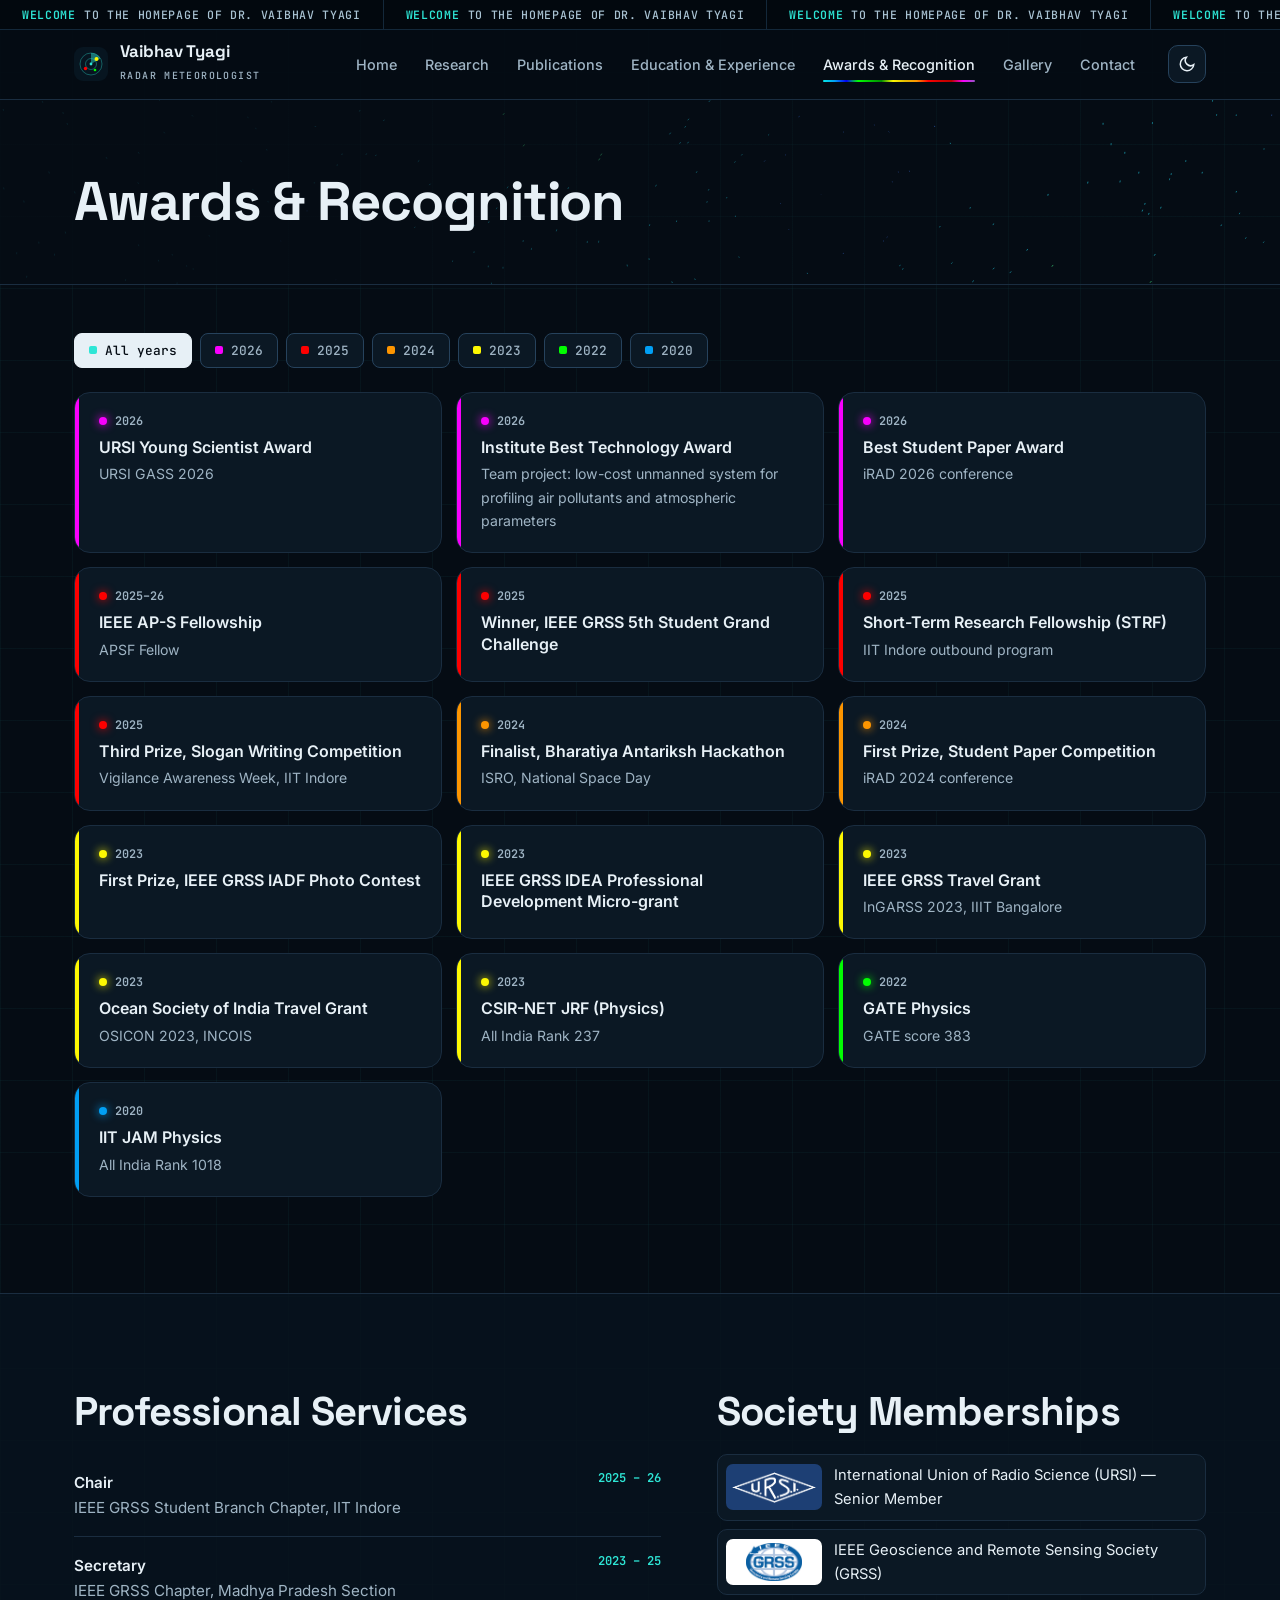
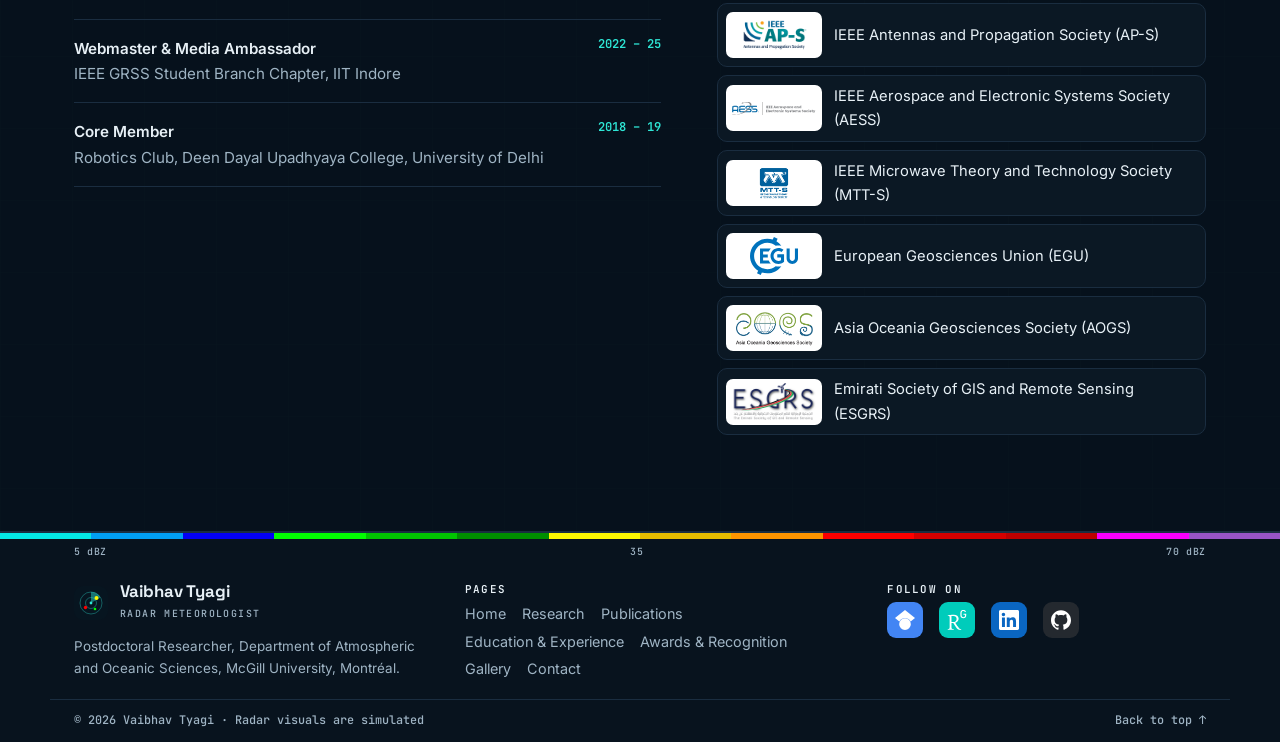
==== awards.html @ c3a723e5 "Add files via upload" ====
<!doctype html>
<html lang="en" data-theme="dark">
<head>
  <meta charset="utf-8">
  <meta name="viewport" content="width=device-width, initial-scale=1">
  <title>Awards &amp; Recognition — Dr. Vaibhav Tyagi</title>
  <meta name="description" content="Awards, fellowships, leadership roles and professional memberships of Vaibhav Tyagi.">
  <link rel="icon" href="data:image/svg+xml,<svg xmlns='http://www.w3.org/2000/svg' viewBox='0 0 34 34'><rect width='34' height='34' rx='9' fill='%23071520'/><circle cx='17' cy='17' r='11' fill='none' stroke='%232ee6d6' stroke-opacity='.5'/><path d='M17 17 L17 6 A11 11 0 0 1 26.5 11.5 Z' fill='%232ee6d6' fill-opacity='.6'/><circle cx='22.5' cy='12' r='2' fill='%23fdf802'/><circle cx='11.5' cy='21.5' r='1.7' fill='%23fd0000'/></svg>">
  <link rel="preconnect" href="https://fonts.googleapis.com">
  <link rel="preconnect" href="https://fonts.gstatic.com" crossorigin>
  <link href="https://fonts.googleapis.com/css2?family=Inter:wght@400;500;600&family=JetBrains+Mono:wght@500;600&family=Space+Grotesk:wght@500;600;700&display=swap" rel="stylesheet">
  <link rel="stylesheet" href="styles.css">
  <script>try { document.documentElement.dataset.theme = localStorage.getItem('vt-theme') || 'dark'; } catch (e) {}</script>
</head>
<body data-page="awards">
  <header id="site-header"></header>

  <main>
    <section class="page-hero">
      <canvas class="flow-bg" data-flow data-flow-sparse aria-hidden="true"></canvas>
      <div class="container">
        <h1>Awards &amp; Recognition</h1>      </div>
    </section>

    <section class="section section--tight">
      <div class="container">
        <div class="chips" id="awardFilters" role="group" aria-label="Filter awards by year" style="margin-bottom:24px"></div>
        <div class="awards" id="awardList"></div>
      </div>
    </section>

    <section class="section section--panel">
      <div class="container service">
        <div class="reveal">
          <h2>Professional Services</h2>
          <ul class="plain" id="serviceList"></ul>
        </div>
        <div class="reveal">
          <h2>Society Memberships</h2>
          <div class="members" id="memberships"></div>
        </div>
      </div>
    </section>
  </main>

  <footer id="site-footer" class="footer"></footer>
  <div class="toast" id="toast" role="status" aria-live="polite"></div>
  <script src="data.js"></script>
  <script src="viz.js"></script>
  <script src="site.js"></script>
</body>
</html>
---- styles.css ----
/* =========================================================
   Radar-console theme. Dark "scope" by default, light "chart" mode.
   Accent colours come from the NWS reflectivity (dBZ) scale.
   ========================================================= */
:root {
  --bg: #050c14;
  --bg-2: #08131e;
  --panel: #0b1824;
  --panel-2: #0f2030;
  --text: #e7f0f6;
  --muted: #9fb4c4;
  --line: #1a2d40;
  --line-2: #26425c;
  --accent: #2ee6d6;
  --accent-ink: #03201d;
  --hi: #ffd23f;
  --grid: rgba(46, 230, 214, .045);
  --shadow: 0 24px 60px rgba(0, 0, 0, .45);
  --radius: 16px;
  --maxw: 1180px;
  --font: "Inter", system-ui, -apple-system, "Segoe UI", sans-serif;
  --display: "Space Grotesk", var(--font);
  --mono: "JetBrains Mono", ui-monospace, "Cascadia Mono", Consolas, monospace;
  --dbz: linear-gradient(90deg, #04e9e7, #019ff4, #0300f4, #02fd02, #01c501, #008e00, #fdf802, #e5bc00, #fd9500, #fd0000, #d40000, #bc0000, #f800fd, #9854c6);
  color-scheme: dark;
}
:root[data-theme="light"] {
  --bg: #eef3f7;
  --bg-2: #e2eaf1;
  --panel: #ffffff;
  --panel-2: #f5f8fb;
  --text: #0a1925;
  --muted: #425566;
  --line: #cfdbe5;
  --line-2: #b4c6d4;
  --accent: #00756e;
  --accent-ink: #ffffff;
  --hi: #a15c00;
  --grid: rgba(0, 90, 120, .06);
  --shadow: 0 20px 50px rgba(15, 40, 60, .12);
  color-scheme: light;
}

/* Cross-page transitions */
@view-transition { navigation: auto; }
::view-transition-old(root) { animation: vt-out .2s ease both; }
::view-transition-new(root) { animation: vt-in .4s cubic-bezier(.2, .7, .2, 1) both; }
@keyframes vt-out { to { opacity: 0; filter: blur(4px); } }
@keyframes vt-in { from { opacity: 0; transform: translateY(12px); filter: blur(4px); } }
.site-head { view-transition-name: site-head; }

* { box-sizing: border-box; }
html { scroll-behavior: smooth; scroll-padding-top: 100px; }
body {
  margin: 0; color: var(--text); font: 16px/1.65 var(--font); -webkit-font-smoothing: antialiased; overflow-x: hidden;
  background-color: var(--bg);
  background-image: linear-gradient(var(--grid) 1px, transparent 1px), linear-gradient(90deg, var(--grid) 1px, transparent 1px);
  background-size: 72px 72px;
}
h1, h2, h3 { font-family: var(--display); line-height: 1.1; margin: 0 0 .5em; letter-spacing: -.02em; }
h1 { font-size: clamp(2.6rem, 6.5vw, 5rem); font-weight: 700; }
h2 { font-size: clamp(1.7rem, 3.4vw, 2.5rem); }
h3 { font-size: 1.15rem; }
p { margin: 0 0 1em; }
a { color: var(--accent); text-decoration: none; }
a:hover { text-decoration: underline; text-underline-offset: 3px; }
::selection { background: var(--accent); color: var(--accent-ink); }
.container { max-width: var(--maxw); margin: 0 auto; padding: 0 24px; }
.mono { font-family: var(--mono); }

/* Instrument-style label: "● PRODUCT 02 · RESEARCH" */
.tag {
  display: inline-flex; align-items: center; gap: 10px; font: 500 .74rem/1 var(--mono); letter-spacing: .14em;
  text-transform: uppercase; color: var(--accent); margin: 0 0 18px;
}
.tag::before { content: ""; width: 7px; height: 7px; border-radius: 50%; background: var(--accent); box-shadow: 0 0 0 0 var(--accent); animation: blip 2.4s infinite; }
@keyframes blip { 0% { box-shadow: 0 0 0 0 color-mix(in srgb, var(--accent) 60%, transparent); } 70%, 100% { box-shadow: 0 0 0 9px transparent; } }

/* ---------- Header: ticker + nav ---------- */
.site-head { position: sticky; top: 0; z-index: 50; }
.ticker {
  background: #02080e; color: #a9c3d3; border-bottom: 1px solid #13283a; overflow: hidden; height: 30px;
  font: 500 .72rem/30px var(--mono); letter-spacing: .06em; text-transform: uppercase; white-space: nowrap;
}
.ticker__track { display: inline-flex; animation: tick 60s linear infinite; }
.ticker:hover .ticker__track { animation-play-state: paused; }
.ticker__item { padding: 0 22px; border-right: 1px solid #13283a; }
.ticker__item b { color: #2ee6d6; font-weight: 600; margin-right: 8px; }
.ticker__item .hot { color: #ffd23f; }
@keyframes tick { to { transform: translateX(-50%); } }
.nav {
  background: color-mix(in srgb, var(--bg) 92%, transparent); backdrop-filter: blur(16px) saturate(1.2);
  -webkit-backdrop-filter: blur(16px) saturate(1.2); border-bottom: 1px solid var(--line); position: relative;
}
.nav__inner { max-width: var(--maxw); margin: 0 auto; padding: 12px 24px; display: flex; align-items: center; gap: 20px; }
.brand { display: inline-flex; align-items: center; gap: 12px; color: var(--text); white-space: nowrap; }
.brand:hover { text-decoration: none; }
.brand__mark { width: 34px; height: 34px; flex: none; }
.brand__sweep { transform-origin: 17px 17px; animation: spin 4s linear infinite; }
@keyframes spin { to { transform: rotate(360deg); } }
.brand__name { font: 700 1.05rem var(--display); display: block; line-height: 1.1; }
.brand__sub { font: 500 .62rem var(--mono); letter-spacing: .14em; color: var(--muted); text-transform: uppercase; }
.nav__links { display: flex; gap: 2px; margin-left: auto; }
.nav__links a {
  color: var(--muted); font-size: .9rem; font-weight: 500; padding: 8px 13px; border-radius: 8px; position: relative;
  transition: color .2s, background .2s;
}
.nav__links a:hover { color: var(--text); background: var(--panel-2); text-decoration: none; }
.nav__links a.is-active { color: var(--text); }
.nav__links a.is-active::after {
  content: ""; position: absolute; left: 13px; right: 13px; bottom: 2px; height: 2px; border-radius: 2px; background: var(--dbz);
}
.nav__actions { display: flex; gap: 6px; }
.icon-btn {
  display: grid; place-items: center; width: 38px; height: 38px; border-radius: 10px; border: 1px solid var(--line-2);
  background: var(--panel); color: var(--text); cursor: pointer; transition: border-color .2s;
}
.icon-btn:hover { border-color: var(--accent); }
.i-sun { display: none; }
:root[data-theme="light"] .i-sun { display: block; }
:root[data-theme="light"] .i-moon { display: none; }
.nav__menu { display: none; }
.nav__progress { position: absolute; left: 0; bottom: -1px; height: 2px; width: 100%; background: var(--dbz); transform-origin: 0 50%; transform: scaleX(0); }

/* ---------- Buttons ---------- */
.btn {
  display: inline-flex; align-items: center; gap: 10px; padding: 12px 22px; border-radius: 10px; font: 600 .95rem var(--font);
  border: 1px solid transparent; cursor: pointer; transition: transform .15s, background .2s, border-color .2s, box-shadow .2s, color .2s;
}
.btn:hover { text-decoration: none; transform: translateY(-2px); }
.btn--primary { background: var(--accent); color: var(--accent-ink); box-shadow: 0 0 0 0 transparent; }
.btn--primary:hover { box-shadow: 0 10px 30px color-mix(in srgb, var(--accent) 35%, transparent); }
.btn--ghost { background: var(--panel); color: var(--text); border-color: var(--line-2); }
.btn--ghost:hover { border-color: var(--accent); }
.btn .arr, .link-arrow .arr { transition: transform .2s; display: inline-block; }
.btn:hover .arr, .link-arrow:hover .arr { transform: translateX(4px); }
.link-arrow { font-weight: 600; font-size: .95rem; white-space: nowrap; }
.link-arrow:hover { text-decoration: none; }

/* ---------- Home hero ---------- */
.hero { position: relative; padding: 56px 0 72px; overflow: hidden; }
.hero::before {
  content: ""; position: absolute; inset: -20% -10% auto auto; width: 70vw; height: 70vw; max-width: 900px; max-height: 900px;
  background: radial-gradient(circle, color-mix(in srgb, var(--accent) 12%, transparent), transparent 60%); pointer-events: none;
}
.hero__grid { position: relative; display: grid; grid-template-columns: 1.15fr 1fr; gap: 56px; align-items: start; }
.hero h1 { margin-bottom: .15em; animation: rise .8s cubic-bezier(.2, .7, .2, 1) both; }
.hero h1 small { display: block; font: 500 .9rem var(--mono); letter-spacing: .14em; color: var(--muted); margin-bottom: 10px; }
.hero__role {
  font: 600 clamp(1.2rem, 2.4vw, 1.6rem) var(--display); margin: 0 0 18px; animation: rise .8s .08s both;
  background: var(--dbz); -webkit-background-clip: text; background-clip: text; color: transparent; background-size: 200% 100%;
  animation: rise .8s .08s both, shimmer 8s linear infinite;
}
@keyframes shimmer { to { background-position: -200% 0; } }
:root[data-theme="light"] .hero__role { background-image: linear-gradient(90deg, #0369a1, #00756e, #15803d, #a15c00, #b91c1c, #a21caf, #0369a1); }
.hero__lead { font-size: 1.15rem; color: var(--muted); max-width: 34em; animation: rise .8s .16s both; }
.hero__lead strong { color: var(--text); font-weight: 600; }
.hero__cta { display: flex; gap: 12px; flex-wrap: wrap; margin: 28px 0 36px; animation: rise .8s .24s both; }
.hero__contact { list-style: none; margin: 0; padding: 16px 0 0; border-top: 1px solid var(--line); display: grid; gap: 10px; animation: rise .8s .32s both; }
.hero__contact li { display: grid; grid-template-columns: 72px 1fr; gap: 12px; align-items: baseline; font-size: .92rem; }
.hero__contact span { font: 600 .7rem var(--mono); letter-spacing: .12em; text-transform: uppercase; color: var(--accent); }
.hero__contact a { color: var(--text); overflow-wrap: anywhere; }
.hero__contact address { font-style: normal; color: var(--muted); line-height: 1.5; }
.hero__contact .hero__emails { font: inherit; letter-spacing: normal; text-transform: none; color: var(--text); line-height: 1.6; }
.hero__contact .hero__emails small { color: var(--muted); font-size: .8rem; }
@keyframes rise { from { opacity: 0; transform: translateY(18px); } }

.readouts { display: grid; grid-template-columns: repeat(4, 1fr); border: 1px solid var(--line-2); border-radius: 12px; overflow: hidden; margin: 0; animation: rise .8s .32s both; }
.readout { padding: 14px 16px; background: var(--panel); border-right: 1px solid var(--line); }
.readout:last-child { border-right: 0; }
.readout dt { font: 500 .64rem var(--mono); letter-spacing: .12em; text-transform: uppercase; color: var(--muted); }
.readout dd { margin: 4px 0 0; font: 600 1.8rem/1 var(--mono); color: var(--text); }
.readout dd small { font-size: .7rem; color: var(--accent); margin-left: 4px; }

/* Radar scope panel */
.scope-panel {
  margin: 0; background: #071520; border: 1px solid #1d3a50; border-radius: 22px; padding: 16px; color: #d9ecf5;
  box-shadow: var(--shadow), inset 0 0 0 1px rgba(46, 230, 214, .05); animation: rise .9s .2s both; position: relative;
}
.scope-panel__bar { display: flex; justify-content: space-between; gap: 12px; font: 500 .7rem var(--mono); letter-spacing: .08em; color: #8fb3c6; text-transform: uppercase; padding: 2px 4px 12px; }
.scope-panel__bar b { color: #2ee6d6; font-weight: 600; }
.scope-panel canvas { display: block; width: 100%; aspect-ratio: 1; }
.scope-panel__controls { display: flex; justify-content: space-between; align-items: center; gap: 10px; flex-wrap: wrap; margin-top: 12px; }
.seg { display: inline-flex; background: #03111b; border: 1px solid #1d3a50; border-radius: 10px; padding: 3px; }
.seg button {
  font: 500 .76rem var(--mono); letter-spacing: .04em; color: #8fb3c6; background: none; border: 0; padding: 7px 12px; border-radius: 7px; cursor: pointer;
}
.seg button.is-on { background: #12324a; color: #fff; }
.switch {
  display: inline-flex; align-items: center; gap: 10px; font: 500 .76rem var(--mono); color: #8fb3c6; background: none; border: 0; cursor: pointer; padding: 6px 0;
}
.switch span { width: 34px; height: 20px; border-radius: 999px; background: #1d3a50; position: relative; transition: background .2s; }
.switch span::after { content: ""; position: absolute; top: 3px; left: 3px; width: 14px; height: 14px; border-radius: 50%; background: #cfe3ee; transition: transform .2s; }
.switch.is-on { color: #fff; }
.switch.is-on span { background: #0f8f86; }
.switch.is-on span::after { transform: translateX(14px); }
.legend { margin-top: 12px; }
.legend__bar { height: 8px; border-radius: 4px; }
.legend__labels { display: flex; justify-content: space-between; font: 500 .64rem var(--mono); color: #8fb3c6; margin-top: 5px; }
.scope-panel figcaption, .demo__hint { font-size: .8rem; color: #8fb3c6; margin-top: 10px; line-height: 1.5; }

/* ---------- Page hero (inner pages) ---------- */
.page-hero { position: relative; padding: 72px 0 52px; overflow: hidden; border-bottom: 1px solid var(--line); }
.flow-bg { position: absolute; inset: 0; width: 100%; height: 100%; pointer-events: none; }
.page-hero::after { content: ""; position: absolute; inset: 0; background: linear-gradient(90deg, color-mix(in srgb, var(--bg) 85%, transparent) 20%, color-mix(in srgb, var(--bg) 10%, transparent) 75%); pointer-events: none; }
.page-hero .container { position: relative; z-index: 1; }
/* One title style for every inner page */
.page-hero h1 { font-size: clamp(2.2rem, 4.6vw, 3.4rem); max-width: 18em; margin-bottom: .35em; animation: rise .6s both; }
.page-hero h1:last-child { margin-bottom: 0; }
.page-hero__lead { color: var(--muted); font-size: 1.12rem; max-width: 38em; margin: 0; animation: rise .6s .08s both; }
.page-hero__lead a { font-weight: 500; }

/* ---------- Sections ---------- */
.section { padding: 96px 0; position: relative; }
.section--tight { padding: 48px 0 96px; }
.section--flush { padding: 0; }
.section--panel { background: color-mix(in srgb, var(--bg-2) 85%, transparent); border-block: 1px solid var(--line); }
.section__head { display: flex; justify-content: space-between; align-items: end; gap: 24px; margin-bottom: 36px; }
.section__head h2 { margin: 0; }
.section__lead { color: var(--muted); max-width: 44em; font-size: 1.05rem; }
.two-col { display: grid; grid-template-columns: 1fr 1.5fr; gap: 56px; }
.split { display: grid; grid-template-columns: 1.65fr 1fr; gap: 40px; align-items: start; }
.prose p { color: var(--muted); font-size: 1.06rem; }
.prose strong { color: var(--text); font-weight: 600; }

/* Panels share a cursor-follow glow */
.panel {
  position: relative; isolation: isolate; background: var(--panel); border: 1px solid var(--line); border-radius: var(--radius);
  transition: transform .25s, border-color .25s, box-shadow .25s;
}
.panel::after {
  content: ""; position: absolute; inset: 0; border-radius: inherit; z-index: -1; opacity: 0; transition: opacity .3s; pointer-events: none;
  background: radial-gradient(360px circle at var(--mx, 50%) var(--my, 50%), color-mix(in srgb, var(--accent) 10%, transparent), transparent 70%);
}
.panel:hover::after { opacity: 1; }
.panel:hover { border-color: var(--line-2); }

/* Product cards (home) */
.products { display: grid; grid-template-columns: repeat(3, 1fr); gap: 14px; }
.product { display: flex; flex-direction: column; padding: 22px; color: inherit; min-height: 250px; }
.product:hover { text-decoration: none; transform: translateY(-4px); box-shadow: var(--shadow); }
.product__code { font: 600 .7rem var(--mono); letter-spacing: .12em; color: var(--muted); display: flex; justify-content: space-between; }
.product__code b { color: var(--accent); font-weight: 600; }
.product__scale { height: 4px; border-radius: 2px; margin: 14px 0 22px; }
.product h3 { margin-bottom: 8px; }
.product p { color: var(--muted); font-size: .93rem; margin: 0 0 18px; }
.product .link-arrow { margin-top: auto; font-size: .88rem; }
.scale--dbz { background: var(--dbz); }
.scale--wind { background: linear-gradient(90deg, #3b6fd8, #1fb5c9, #3ccf7a, #c6e04a, #f5b83d, #f0643a); }
.scale--rain { background: linear-gradient(90deg, #02fd02, #01c501, #fdf802, #fd9500, #fd0000, #f800fd); }
.scale--scat { background: linear-gradient(90deg, #0b3c66, #1f7fb8, #45c1e0, #a8eaf5); }

/* Publications (shared) */
.pubs { list-style: none; padding: 0; margin: 0; display: grid; gap: 12px; }
.pub { display: grid; grid-template-columns: 1fr auto; gap: 18px; padding: 18px 22px; animation: fadeUp .35s both; }
.pub__title { font-weight: 600; color: var(--text); margin: 0 0 6px; line-height: 1.45; }
.pub__authors { color: var(--muted); font-size: .9rem; margin: 0; }
.pub__authors b { color: var(--text); font-weight: 600; }
.pub__venue { font-size: .88rem; color: var(--muted); font-style: italic; margin: 3px 0 0; }
.pub__actions { display: flex; gap: 18px; margin-top: 10px; font: 500 .78rem var(--mono); letter-spacing: .04em; }
.pub__cite { background: none; border: 0; padding: 0; font: inherit; color: var(--muted); cursor: pointer; }
.pub__cite:hover { color: var(--accent); }
.pub__type { display: inline-flex; align-items: center; gap: 8px; font: 500 .68rem var(--mono); letter-spacing: .1em; text-transform: uppercase; color: var(--muted); white-space: nowrap; }
.pub__type::before { content: ""; width: 9px; height: 9px; border-radius: 2px; background: var(--c, var(--accent)); }
.pub__year-inline { font: 600 .78rem var(--mono); color: var(--accent); margin-bottom: 6px; display: block; }
@keyframes fadeUp { from { opacity: 0; transform: translateY(8px); } }

/* Bulletin (news) */
.bulletin { padding: 0; overflow: hidden; position: sticky; top: 120px; }
.bulletin__head { display: flex; justify-content: space-between; padding: 14px 20px; background: var(--panel-2); border-bottom: 1px solid var(--line); font: 600 .72rem var(--mono); letter-spacing: .12em; text-transform: uppercase; }
.bulletin__head span:last-child { color: var(--accent); }
.bulletin ol { list-style: none; margin: 0; padding: 6px 20px 14px; }
.bulletin li { display: grid; grid-template-columns: 72px 1fr; gap: 12px; padding: 12px 0; border-bottom: 1px dashed var(--line); }
.bulletin li:last-child { border-bottom: 0; }
.bulletin time { font: 600 .72rem/1.9 var(--mono); color: var(--accent); text-transform: uppercase; }
.bulletin p { margin: 0; font-size: .92rem; }

/* Awards */
.awards { display: grid; grid-template-columns: repeat(3, 1fr); gap: 14px; }
.award { padding: 20px 20px 20px 24px; animation: fadeUp .35s both; overflow: hidden; }
.award::before { content: ""; position: absolute; left: 0; top: 0; bottom: 0; width: 4px; background: var(--heat, var(--accent)); }
.award__year { font: 600 .74rem var(--mono); color: var(--muted); display: flex; align-items: center; gap: 8px; }
.award__year::before { content: ""; width: 8px; height: 8px; border-radius: 50%; background: var(--heat, var(--accent)); box-shadow: 0 0 10px var(--heat); }
.award h3 { font: 600 1rem/1.35 var(--font); margin: 8px 0 4px; letter-spacing: 0; }
.award p { color: var(--muted); font-size: .88rem; margin: 0; }
.heat-legend { display: flex; align-items: center; gap: 12px; font: 500 .72rem var(--mono); color: var(--muted); margin: 20px 0 0; }
.heat-legend i { width: 140px; height: 6px; border-radius: 3px; background: linear-gradient(90deg, #019ff4, #02fd02, #fdf802, #fd9500, #fd0000, #f800fd); }

/* CTA band */
.cta { padding: 96px 0; }
.cta__inner { position: relative; overflow: hidden; border-radius: 24px; padding: 64px 40px; text-align: center; background: #061723; border: 1px solid #1d3a50; color: #e7f0f6; }
.cta__inner .flow-bg { opacity: .9; }
.cta__inner::before { content: ""; position: absolute; inset: 0; background: radial-gradient(ellipse at center, rgba(6, 23, 35, .9) 30%, rgba(6, 23, 35, .3)); z-index: 1; }
.cta__inner > *:not(canvas) { position: relative; z-index: 2; }
.cta__inner h2 { color: #fff; }
.cta__inner p { color: #a9c3d3; max-width: 34em; margin: 0 auto 26px; }
.cta__inner .btn--primary { background: #2ee6d6; color: #03201d; }

/* ---------- Research ---------- */
.area { display: grid; grid-template-columns: 1fr 1.15fr; gap: 56px; align-items: center; padding: 80px 0; border-bottom: 1px solid var(--line); }
.area:last-child { border-bottom: 0; }
.area:nth-child(even) .area__text { order: 2; }
.area__num { font: 700 4.5rem/1 var(--display); color: transparent; -webkit-text-stroke: 1px var(--line-2); display: block; margin-bottom: 8px; }
.area__text p { color: var(--muted); font-size: 1.04rem; }
.area__demos { display: grid; gap: 20px; }
/* Pulsing "current research focus" badge */
.focus-badge { display: inline-flex; align-items: center; gap: 8px; margin: 0 0 12px; padding: 5px 12px 5px 10px; border-radius: 999px;
  font: 600 .7rem var(--mono); letter-spacing: .1em; text-transform: uppercase; color: #fff;
  background: linear-gradient(90deg, #f800fd, #fd0000); box-shadow: 0 0 0 0 rgba(248, 0, 253, .6); animation: focus-pulse 1.6s ease-in-out infinite; }
.focus-badge::before { content: ""; width: 8px; height: 8px; border-radius: 50%; background: #fff; animation: focus-blink 1s steps(2, start) infinite; }
@keyframes focus-pulse { 0%, 100% { box-shadow: 0 0 0 0 rgba(248, 0, 253, .55); } 50% { box-shadow: 0 0 0 8px rgba(248, 0, 253, 0); } }
@keyframes focus-blink { to { visibility: hidden; } }
@media (prefers-reduced-motion: reduce) { .focus-badge, .focus-badge::before { animation: none; } }
.area__papers { list-style: none; padding: 0; margin: 20px 0 0; border-top: 1px solid var(--line); }
.area__papers li { padding: 10px 0; border-bottom: 1px solid var(--line); font-size: .88rem; color: var(--muted); }
.area__papers li span { font: 600 .72rem var(--mono); color: var(--accent); margin-right: 8px; }
.demo { background: #071520; border: 1px solid #1d3a50; border-radius: 20px; padding: 16px; color: #d9ecf5; box-shadow: var(--shadow); }
.demo__bar { display: flex; justify-content: space-between; gap: 10px; font: 500 .7rem var(--mono); letter-spacing: .08em; text-transform: uppercase; color: #8fb3c6; padding: 2px 4px 12px; }
.demo__bar b { color: #2ee6d6; font-weight: 600; }
.demo__stage { position: relative; border-radius: 12px; overflow: hidden; background: #03111b; }
.demo__foot { display: flex; justify-content: space-between; align-items: center; gap: 12px; flex-wrap: wrap; margin-top: 10px; }
.demo__foot .demo__hint { margin: 0; }
/* compare slider */
.compare { position: relative; max-width: 420px; margin: 0 auto; aspect-ratio: 1; --split: 50%; background: none; cursor: ew-resize; touch-action: pan-y; user-select: none; }
.compare canvas { position: absolute; inset: 0; width: 100%; height: 100%; }
.compare [data-after] { clip-path: inset(0 0 0 var(--split)); }
.compare__line { position: absolute; top: 0; bottom: 0; left: var(--split); width: 2px; background: #2ee6d6; box-shadow: 0 0 12px #2ee6d6; pointer-events: none; }
.compare__line::after {
  content: "⇆"; position: absolute; top: 50%; left: 50%; transform: translate(-50%, -50%); width: 34px; height: 34px; border-radius: 50%;
  background: #2ee6d6; color: #03201d; display: grid; place-items: center; font-weight: 700;
}
/* Visually hidden; kept for keyboard users (pointer dragging is handled in viz.js) */
.compare input { position: absolute; left: 0; bottom: 0; width: 100%; height: 1px; opacity: 0; margin: 0; pointer-events: none; }
.compare:focus-within .compare__line { box-shadow: 0 0 0 2px #fff, 0 0 12px #2ee6d6; }
.compare__lbl { position: absolute; top: 8px; font: 600 .66rem var(--mono); letter-spacing: .1em; padding: 4px 8px; border-radius: 6px; background: rgba(3, 17, 27, .8); color: #d9ecf5; pointer-events: none; }
.compare__lbl--l { left: 8px; } .compare__lbl--r { right: 8px; color: #2ee6d6; }
.demo--flow .demo__stage { height: 360px; cursor: crosshair; }
.demo--flow canvas, .demo--scatt canvas { display: block; width: 100%; height: 100%; }
.demo--scatt .demo__stage { height: 360px; background: radial-gradient(ellipse at 40% 50%, #0b3350, #04182a); }
/* Z-R */
.demo--zr .demo__stage { height: 170px; background: linear-gradient(#03111b, #06202f); }
.demo--zr canvas { display: block; width: 100%; height: 100%; }
.demo--wivern .demo__stage { height: 340px; background: linear-gradient(#06192a, #03111b); }
.demo--wivern canvas { display: block; width: 100%; height: 100%; }
.wv__panel { display: grid; grid-template-columns: repeat(4, 1fr); gap: 1px; background: #1d3a50; border: 1px solid #1d3a50; border-radius: 10px; overflow: hidden; margin: 12px 0 0; }
.wv__panel div { background: #071520; padding: 9px 10px; border-top: 3px solid var(--c); }
.wv__panel dt { font: 500 .58rem var(--mono); letter-spacing: .08em; color: #8fb3c6; text-transform: uppercase; }
.wv__panel dd { margin: 2px 0 0; font: 600 1rem var(--mono); color: var(--c); }
@media (max-width: 640px) { .wv__panel { grid-template-columns: repeat(2, 1fr); } }
.zr__ground { position: absolute; left: 0; right: 0; bottom: 0; height: 6px; background: var(--zr); box-shadow: 0 0 22px var(--zr); transition: background .2s; }
.zr__panel { display: grid; grid-template-columns: repeat(3, 1fr); gap: 1px; background: #1d3a50; border: 1px solid #1d3a50; border-radius: 10px; overflow: hidden; margin-top: 12px; }
.zr__panel div { background: #071520; padding: 10px 12px; }
.zr__panel dt { font: 500 .6rem var(--mono); letter-spacing: .1em; color: #8fb3c6; text-transform: uppercase; }
.zr__panel dd { margin: 2px 0 0; font: 600 1.15rem var(--mono); color: #fff; }
.zr__panel dd[data-out="label"] { color: var(--zr); }
.zr__slider { width: 100%; margin-top: 14px; accent-color: #2ee6d6; }
.formula { font: 500 .8rem var(--mono); color: #8fb3c6; }

/* deep-learning nowcast demo */
.nc { display: grid; gap: 12px; }
.nc__lbl { display: block; font: 500 .66rem var(--mono); letter-spacing: .1em; text-transform: uppercase; color: #8fb3c6; margin-bottom: 6px; }
.nc__out .nc__lbl { color: #f78cf9; }
.nc__frames { display: grid; grid-template-columns: repeat(4, 1fr); gap: 8px; }
.nc__f { margin: 0; opacity: .12; transform: translateY(6px); transition: opacity .45s, transform .45s; }
.nc__f.is-on { opacity: 1; transform: none; }
.nc__f canvas { display: block; width: 100%; aspect-ratio: 1; max-width: 100%; border-radius: 8px; border: 1px solid #1d3a50; }
.nc__out .nc__f.is-on canvas { border-color: rgba(248, 0, 253, .55); box-shadow: 0 0 14px rgba(248, 0, 253, .18); }
.nc__f figcaption { font: 500 .62rem var(--mono); color: #8fb3c6; text-align: center; margin-top: 4px; }
.nc__net canvas { display: block; width: 100%; height: 104px; }
.feature-grid { display: grid; grid-template-columns: 1fr 1fr; gap: 16px; margin-top: 28px; }
.feature { padding: 28px; }
.feature p { color: var(--muted); }
.feature__tag { font: 600 .68rem var(--mono); letter-spacing: .12em; text-transform: uppercase; color: var(--accent); display: block; margin-bottom: 12px; }
.projects { display: grid; grid-template-columns: repeat(3, 1fr); gap: 16px; margin-top: 28px; }
.project { padding: 24px; }
.project p { color: var(--muted); font-size: .93rem; margin: 0; }
.project__meta { font: 500 .72rem var(--mono); color: var(--muted); margin-bottom: 10px; display: flex; flex-direction: column; gap: 2px; }
.project__meta span:first-child { color: var(--accent); }
.label { font: 600 .7rem var(--mono); text-transform: uppercase; letter-spacing: .12em; color: var(--muted); margin: 26px 0 10px; }
.label:first-child { margin-top: 0; }
.tags { display: flex; flex-wrap: wrap; gap: 8px; }
.tags span { font: 500 .8rem var(--mono); padding: 6px 11px; border-radius: 7px; background: var(--panel); border: 1px solid var(--line); color: var(--text); transition: border-color .2s; }
.tags span:hover { border-color: var(--accent); }

/* ---------- Publications page ---------- */
.chips { display: flex; flex-wrap: wrap; gap: 8px; }
.chip {
  display: inline-flex; align-items: center; gap: 8px; font: 500 .8rem var(--mono); padding: 8px 14px; border-radius: 8px;
  border: 1px solid var(--line-2); background: var(--panel); color: var(--muted); cursor: pointer; transition: all .2s;
}
.chip:hover { color: var(--text); border-color: var(--accent); }
.chip.is-active { background: var(--text); border-color: var(--text); color: var(--bg); }
.chip i { width: 8px; height: 8px; border-radius: 2px; background: var(--c); }
.chip small { opacity: .65; }

/* ---------- Gallery ---------- */
.gallery { list-style: none; margin: 0; padding: 0; display: grid; grid-template-columns: repeat(auto-fill, minmax(260px, 1fr)); gap: 16px; }
.gallery__item { display: flex; flex-direction: column; overflow: hidden; padding: 0; border-top: 3px solid var(--c); animation: fadeUp .4s both; }
.gallery__img { display: block; padding: 0; border: 0; background: #071520; cursor: zoom-in; aspect-ratio: 4 / 3; overflow: hidden; }
.gallery__img img { width: 100%; height: 100%; object-fit: cover; display: block; transition: transform .5s; }
.gallery__item:hover .gallery__img img { transform: scale(1.05); }
.gallery__cap { display: grid; gap: 4px; padding: 12px 14px 14px; }
.gallery__meta { display: flex; justify-content: space-between; gap: 8px; font: 600 .7rem var(--mono); letter-spacing: .06em; color: var(--accent); text-transform: uppercase; }
.gallery__meta span { color: var(--c); }
.gallery__cap b { font-weight: 600; font-size: .95rem; line-height: 1.35; }
.gallery__cap small { color: var(--muted); font-size: .82rem; }
.lightbox { position: fixed; inset: 0; z-index: 200; display: grid; grid-template-columns: 56px 1fr 56px; align-items: center; background: rgba(2, 8, 14, .92); backdrop-filter: blur(6px); padding: 24px 8px; }
.lightbox[hidden] { display: none; }
.lightbox__fig { margin: 0; display: grid; justify-items: center; gap: 12px; max-height: 100%; }
.lightbox__fig img { max-width: 100%; max-height: calc(100vh - 140px); object-fit: contain; border-radius: 10px; box-shadow: 0 20px 60px rgba(0, 0, 0, .5); }
.lightbox__fig figcaption { text-align: center; color: #d9ecf5; display: grid; gap: 4px; max-width: 760px; }
.lightbox__fig figcaption span { color: #8fb3c6; font: 500 .8rem var(--mono); }
.lightbox__nav, .lightbox__close { border: 1px solid #1d3a50; background: #071520; color: #e7f0f6; border-radius: 50%; width: 44px; height: 44px; font-size: 1.6rem; line-height: 1; cursor: pointer; justify-self: center; }
.lightbox__nav:hover, .lightbox__close:hover { border-color: #2ee6d6; }
.lightbox__close { position: absolute; top: 16px; right: 16px; }
.pub-controls {
  position: sticky; top: 98px; z-index: 5; display: flex; justify-content: space-between; align-items: center; gap: 16px; flex-wrap: wrap;
  padding: 14px 0; margin-bottom: 12px; background: color-mix(in srgb, var(--bg) 88%, transparent); backdrop-filter: blur(10px);
}
.search { display: flex; align-items: center; gap: 8px; padding: 9px 14px; border: 1px solid var(--line-2); border-radius: 10px; background: var(--panel); color: var(--muted); min-width: 290px; }
.search:focus-within { border-color: var(--accent); box-shadow: 0 0 0 4px color-mix(in srgb, var(--accent) 18%, transparent); }
.search input { border: 0; outline: 0; background: transparent; color: var(--text); font: inherit; font-size: .92rem; width: 100%; }
.pub-group { display: grid; grid-template-columns: 120px 1fr; gap: 28px; padding: 32px 0; border-top: 1px solid var(--line); }
.pub-group:first-child { border-top: 0; }
.pub-group__year { position: sticky; top: 180px; align-self: start; margin: 0; font: 700 2rem var(--mono); color: var(--text); }
.pub-group__year small { display: block; font: 500 .7rem var(--mono); color: var(--muted); letter-spacing: .1em; margin-top: 4px; }
.pub-group__year i { display: block; height: 3px; width: 48px; border-radius: 2px; margin-top: 10px; background: var(--heat); }
.empty { color: var(--muted); text-align: center; padding: 32px; font-family: var(--mono); }

/* ---------- Experience ---------- */
.track-wrap { overflow-x: auto; margin-top: 36px; padding-bottom: 6px; }
.track { display: block; width: 100%; min-width: 680px; height: auto; }
.track__path { fill: none; stroke: var(--line-2); stroke-width: 2; }
.track__draw { fill: none; stroke: url(#trackGrad); stroke-width: 3; stroke-linecap: round; }
.track__cone { fill: color-mix(in srgb, var(--accent) 7%, transparent); }
.track__place { font: 700 15px var(--display); fill: var(--text); }
.track__what { font: 500 11px var(--mono); fill: var(--muted); letter-spacing: .08em; text-transform: uppercase; }
.track__pulse { fill: none; stroke: #f800fd; stroke-width: 2; transform-box: fill-box; transform-origin: center; animation: pulse 2s infinite; }
@keyframes pulse { from { transform: scale(1); opacity: 1; } to { transform: scale(3); opacity: 0; } }
.timeline { list-style: none; margin: 36px 0 0; padding: 0; display: grid; gap: 14px; }
.tl-item { display: grid; grid-template-columns: 190px 1fr; gap: 28px; padding: 24px 26px; }
.tl-when { font: 600 .78rem/1.6 var(--mono); color: var(--accent); }
.tl-when small { display: block; color: var(--muted); font-weight: 500; }
.tl-item h3 { margin: 0 0 4px; font-size: 1.2rem; }
.tl-org { color: var(--text); opacity: .85; font-size: .95rem; margin: 0 0 8px; }
.tl-text { color: var(--muted); font-size: .95rem; margin: 0; }
.edu { display: grid; grid-template-columns: repeat(3, 1fr); gap: 16px; margin-top: 28px; }
.edu-card { padding: 26px; }
.edu-card .tl-when { display: block; margin-bottom: 10px; }
.edu-card h3 { margin-bottom: 6px; }
.gauge { margin-top: 16px; }
.gauge__bar { height: 6px; border-radius: 3px; background: var(--line); overflow: hidden; }
.gauge__bar i { display: block; height: 100%; width: var(--w); background: var(--dbz); background-size: 600px 100%; animation: grow 1.4s .2s cubic-bezier(.2, .7, .2, 1) both; }
@keyframes grow { from { width: 0; } }
.gauge__lbl { display: flex; justify-content: space-between; font: 500 .72rem var(--mono); color: var(--muted); margin-top: 6px; }

/* ---------- Awards page ---------- */
.service { display: grid; grid-template-columns: 1.2fr 1fr; gap: 56px; }
.members { display: grid; gap: 8px; }
.member { display: flex; align-items: center; gap: 12px; padding: 8px 12px 8px 8px; border-radius: 10px; background: var(--panel); border: 1px solid var(--line); font-size: .92rem; }
.member__logo { flex: none; display: grid; place-items: center; width: 96px; height: 46px; padding: 4px 6px; border-radius: 7px; background: #fff; font-style: normal; }
.member__logo img { max-width: 84px; max-height: 38px; width: auto; height: auto; display: block; }
.member__logo--dark { background: #1d3f74; }
.member__logo b { font: 700 .74rem var(--mono); color: #0a1925; letter-spacing: .06em; }
.plain { list-style: none; padding: 0; margin: 0; }
.plain li { padding: 16px 0; border-bottom: 1px solid var(--line); color: var(--muted); font-size: .95rem; display: flex; justify-content: space-between; gap: 16px; }
.plain li strong { color: var(--text); font-weight: 600; }
.plain li span { font: 600 .76rem var(--mono); color: var(--accent); white-space: nowrap; }

/* ---------- Contact ---------- */
.contact-grid { display: grid; grid-template-columns: 1.1fr 1fr; gap: 24px; }
.station { padding: 0; overflow: hidden; }
.station__head { display: flex; justify-content: space-between; padding: 14px 22px; background: var(--panel-2); border-bottom: 1px solid var(--line); font: 600 .72rem var(--mono); letter-spacing: .12em; text-transform: uppercase; }
.station__head span:last-child { color: var(--accent); }
.station dl { margin: 0; padding: 8px 22px 18px; }
.station dl div { display: grid; grid-template-columns: 130px 1fr auto; gap: 12px; align-items: center; padding: 12px 0; border-bottom: 1px dashed var(--line); }
.station dl div:last-child { border-bottom: 0; }
.station dt { font: 500 .7rem var(--mono); letter-spacing: .1em; text-transform: uppercase; color: var(--muted); }
.station dd { margin: 0; font-size: .95rem; word-break: break-word; }
.station dd.mono { font-size: .9rem; }
.copy-btn { font: 500 .7rem var(--mono); padding: 5px 10px; border-radius: 6px; border: 1px solid var(--line-2); background: var(--panel-2); color: var(--text); cursor: pointer; }
.copy-btn:hover { border-color: var(--accent); color: var(--accent); }
.profile-links { display: grid; grid-template-columns: repeat(2, minmax(0, 1fr)); gap: 10px; }
.profile-link b { min-width: 0; overflow-wrap: anywhere; }
@media (max-width: 380px) { .profile-links { grid-template-columns: 1fr; } }
.profile-link { display: flex; align-items: center; gap: 14px; padding: 14px 16px; color: var(--text); }
.profile-link:hover { text-decoration: none; transform: translateY(-2px); }
.profile-link b { font-weight: 600; }
/* Brand mark: white logo (SVG used as a mask) on the brand's colour */
.profile-link__ico { flex: none; width: 42px; height: 42px; border-radius: 10px; background: var(--brand); position: relative; }
.profile-link__ico::after { content: ""; position: absolute; inset: 9px; background: #fff;
  -webkit-mask: var(--icon) center / contain no-repeat; mask: var(--icon) center / contain no-repeat; }

/* ---------- Footer ---------- */
.footer { border-top: 1px solid var(--line); background: var(--bg-2); color: var(--muted); font-size: .9rem; margin-top: 0; }
.footer__scale { display: grid; grid-template-columns: repeat(14, 1fr); }
.footer__scale span { height: 6px; }
.footer__scale-lbl { display: flex; justify-content: space-between; font: 500 .62rem var(--mono); color: var(--muted); padding-top: 6px; letter-spacing: .06em; }
/* Compact footer: links run horizontally so the band stays short and uses the full width */
.footer__grid { display: grid; grid-template-columns: minmax(240px, 1.1fr) 1.2fr 1fr; gap: 20px 40px; align-items: start; padding-top: 24px; padding-bottom: 18px; }
.footer__grid p { margin: 8px 0 0; max-width: 34em; font-size: .84rem; }
.footer__grid nav { display: flex; flex-wrap: wrap; gap: 4px 16px; }
.footer__grid nav b { flex-basis: 100%; font: 600 .68rem var(--mono); letter-spacing: .12em; text-transform: uppercase; color: var(--text); margin-bottom: 2px; }
.footer__grid nav a { color: var(--muted); }
.footer__profiles { gap: 8px 10px; }
.footer__profiles .profile-link__ico { display: block; width: 36px; height: 36px; border-radius: 9px; transition: transform .2s; }
.footer__profiles .profile-link__ico::after { inset: 8px; }
.footer__profiles a:hover .profile-link__ico { transform: translateY(-2px); }
.footer__grid nav a:hover { color: var(--accent); }
.footer__base { display: flex; justify-content: space-between; gap: 16px; padding-top: 12px; padding-bottom: 14px; border-top: 1px solid var(--line); font: 500 .74rem var(--mono); }
.footer__base a { color: var(--muted); }

.toast {
  position: fixed; left: 50%; bottom: 24px; transform: translate(-50%, 20px); opacity: 0; pointer-events: none; z-index: 100;
  background: var(--text); color: var(--bg); padding: 10px 18px; border-radius: 10px; font: 500 .82rem var(--mono); transition: all .25s;
}
.toast.is-on { opacity: 1; transform: translate(-50%, 0); }

/* Scroll reveal */
.reveal { opacity: 0; transform: translateY(22px); transition: opacity .7s ease, transform .7s cubic-bezier(.2, .7, .2, 1), border-color .25s, box-shadow .25s; }
.reveal.is-visible { opacity: 1; transform: none; }
.product.reveal.is-visible:hover { transform: translateY(-4px); }

/* ---------- About + vision (home) ---------- */
.about { display: grid; grid-template-columns: 320px 1fr; gap: 64px; align-items: center; }
.portrait { margin: 0; }
.portrait__frame { position: relative; aspect-ratio: 4 / 5; border-radius: 20px; overflow: hidden; background: #071520; border: 1px solid var(--line-2); }
.portrait__frame img { position: absolute; inset: 0; width: 100%; height: 100%; object-fit: cover; object-position: 15% 40%; z-index: 1; }
.portrait__fallback { position: absolute; inset: 0; display: grid; place-items: center; font: 700 5rem var(--display); color: #2ee6d6;
  background: repeating-radial-gradient(circle at 50% 50%, transparent 0 38px, rgba(46, 230, 214, .12) 38px 39px), #071520; }
.portrait__sweep { position: absolute; inset: -50%; z-index: 2; pointer-events: none; mix-blend-mode: screen;
  background: conic-gradient(from 0deg, transparent 0 80%, rgba(46, 230, 214, .22) 99%, transparent 100%); animation: spin 6s linear infinite; }
.portrait figcaption { margin-top: 14px; }
.portrait figcaption b { display: block; font: 600 1.05rem var(--display); }
.portrait figcaption span { color: var(--muted); font-size: .88rem; }
.lead-quote { font: 500 clamp(1.15rem, 2vw, 1.4rem)/1.5 var(--display); color: var(--text); border-left: 3px solid; border-image: var(--dbz) 1; padding-left: 20px; margin: 8px 0 20px; }
.lead-quote strong { color: var(--accent); }
.prose-muted { color: var(--muted); font-size: 1.04rem; }
.prose-muted strong { color: var(--text); font-weight: 600; }
.vision-goals { display: grid; grid-template-columns: repeat(3, 1fr); gap: 1px; background: var(--line); border: 1px solid var(--line); border-radius: 12px; overflow: hidden; margin-top: 24px; }
.vision-goals div { background: var(--panel); padding: 14px 16px; font-size: .9rem; color: var(--muted); }
.vision-goals span { display: block; font: 600 .72rem var(--mono); letter-spacing: .12em; text-transform: uppercase; color: var(--accent); margin-bottom: 4px; }
.inst-strip { display: grid; grid-template-columns: repeat(auto-fill, minmax(104px, 1fr)); gap: 14px 12px; }
.inst-strip:hover { text-decoration: none; }
.inst-item { display: flex; flex-direction: column; align-items: center; text-align: center; gap: 3px; }
.inst-item .logo-tile { width: 100%; max-width: none; height: 76px; margin-bottom: 5px; }
.inst-item .logo-tile img { max-height: 62px; max-width: 100%; }
.inst-item b { font: 600 .78rem var(--mono); color: var(--text); letter-spacing: .04em; }
.inst-item small { font-size: .74rem; color: var(--muted); line-height: 1.3; }
.inst-strip .inst-item:hover .logo-tile { transform: translateY(-3px); }
.logo-tile {
  display: inline-grid; place-items: center; height: 48px; min-width: 48px; max-width: 132px; padding: 6px 10px; border-radius: 10px;
  background: #fff; border: 1px solid var(--line-2); flex: none; transition: transform .2s;
}
.logo-tile img { max-height: 34px; max-width: 110px; width: auto; height: auto; display: block; }
.logo-tile--txt { font: 700 .72rem var(--mono); color: #0a1925; letter-spacing: .04em; }
.inst-strip .logo-tile:hover { transform: translateY(-3px); }

/* ---------- Four-stream diagram ---------- */
.fusion { display: grid; grid-template-columns: 1fr 90px auto 90px 1fr; align-items: center; margin-top: 40px; }
.fusion ul { list-style: none; margin: 0; padding: 0; display: flex; flex-direction: column; gap: 10px; align-self: stretch; }
/* Side columns stretch like the middle one so their lines also run down to the R2O block */
.fusion ul::before, .fusion ul::after { content: ""; flex: 1; margin: -5px 0; }
.fusion ul::after { width: 2px; align-self: center; background: var(--line-2); margin-bottom: 0; }
.fusion li { background: var(--panel); border: 1px solid var(--line); border-radius: 12px; padding: 14px 16px; }
.fusion__in li { border-left: 3px solid var(--c); }
.fusion__out li { border-right: 3px solid var(--accent); text-align: right; }
.fusion li b { display: block; font-weight: 600; }
.fusion li small { color: var(--muted); font: 500 .74rem var(--mono); }
.fusion__wire { position: relative; height: 160px; }
.fusion__wire i { position: absolute; left: 0; right: 0; height: 2px; background: linear-gradient(90deg, var(--line-2), var(--accent)); }
.fusion__wire i:nth-child(1) { top: 20%; } .fusion__wire i:nth-child(2) { top: 50%; } .fusion__wire i:nth-child(3) { top: 80%; }
.fusion__wire i::after {
  content: ""; position: absolute; top: -3px; left: 0; width: 8px; height: 8px; border-radius: 50%; background: var(--accent);
  box-shadow: 0 0 10px var(--accent); animation: packet 2.2s linear infinite;
}
.fusion__wire i:nth-child(2)::after { animation-delay: .7s; } .fusion__wire i:nth-child(3)::after { animation-delay: 1.4s; }
@keyframes packet { from { left: 0; opacity: 0; } 15% { opacity: 1; } 85% { opacity: 1; } to { left: calc(100% - 8px); opacity: 0; } }
@keyframes packet-y { from { top: 0; opacity: 0; } 15% { opacity: 1; } 85% { opacity: 1; } to { top: calc(100% - 8px); opacity: 0; } }
.fusion__core {
  width: 220px; height: 220px; border-radius: 50%; display: grid; place-content: center; text-align: center; gap: 6px; position: relative;
  background: #071520; border: 1px solid #1d3a50; color: #e7f0f6; box-shadow: var(--shadow), 0 0 0 10px color-mix(in srgb, var(--accent) 6%, transparent);
}
.fusion__core b { font: 700 1.15rem/1.2 var(--display); position: relative; z-index: 1; }
.fusion__core small { font: 500 .7rem var(--mono); color: #2ee6d6; letter-spacing: .08em; position: relative; z-index: 1; }
/* Middle column stretches to the row so a line can run from the core down to the R2O block */
.fusion__mid { align-self: stretch; display: flex; flex-direction: column; align-items: center; }
.fusion__mid::before, .fusion__mid::after { content: ""; flex: 1; }
.fusion__mid::after { width: 2px; background: var(--line-2); }
.fusion__wire--down { grid-row: 2; grid-column: 3; height: 56px; }
.fusion__wire--l { grid-column: 1; } .fusion__wire--r { grid-column: 5; }
.fusion__wire--down i { top: 0 !important; bottom: 7px; left: 50%; right: auto; width: 2px; height: auto; background: linear-gradient(var(--line-2), var(--accent)); }
.fusion__wire--down i::after { top: 0; left: -3px; animation-name: packet-y; }
.fusion__wire--l i::after { animation-delay: .5s; } .fusion__wire--r i::after { animation-delay: 1s; }
.fusion__wire--down::after { content: ""; position: absolute; bottom: 0; left: calc(50% - 5px); border: solid transparent; border-width: 7px 6px 0; border-top-color: var(--accent); }
.fusion__r2o {
  grid-row: 3; grid-column: 1 / -1; justify-self: stretch; text-align: center; display: grid; gap: 4px;
  background: var(--panel); border: 1px solid var(--line); border-top: 3px solid var(--accent); border-radius: 12px; padding: 16px 20px;
}
.fusion__r2o span { font: 600 .7rem var(--mono); letter-spacing: .14em; color: var(--accent); }
.fusion__r2o b { font: 700 1.1rem var(--display); }
.fusion__r2o small { color: var(--muted); font-size: .9rem; }
.fusion__scope { position: absolute; inset: 0; border-radius: 50%; overflow: hidden;
  background: repeating-radial-gradient(circle, transparent 0 34px, rgba(46, 230, 214, .12) 34px 35px); }
.fusion__scope span { position: absolute; inset: 0; background: conic-gradient(from 0deg, transparent 0 82%, rgba(46, 230, 214, .3) 100%); animation: spin 5s linear infinite; }

/* ---------- Mission Mausam ---------- */
.mausam { display: grid; grid-template-columns: 1.05fr 1fr; gap: 56px; align-items: center; }
.mausam__text p { color: var(--muted); font-size: 1.04rem; }
.mausam__text strong { color: var(--text); }
.mausam__missions { margin: 4px 0 18px; }
.challenges { list-style: none; padding: 0; margin: 20px 0 0; display: grid; grid-template-columns: 1fr 1fr; gap: 10px; }
.challenges li { background: var(--panel); border: 1px solid var(--line); border-radius: 10px; padding: 12px 14px; font-weight: 500; font-size: .94rem; display: flex; gap: 10px; align-items: baseline; }
.challenges span { font: 600 .72rem var(--mono); color: var(--accent); }
.network { margin: 0; }
.network__stage { height: 340px; background: radial-gradient(ellipse at 50% 50%, #0a2233, #03111b); }
.network__stage canvas { display: block; width: 100%; height: 100%; }
.mausam:has(.mausam__figs) { align-items: start; }
.mausam__figs { display: grid; gap: 20px; }
.mausam__figs .demo { margin: 0; }
.storm3d .demo__bar { align-items: center; flex-wrap: wrap; }
.storm3d .seg { flex-wrap: wrap; }
.storm3d__stage { height: 380px; background: radial-gradient(ellipse at 50% 30%, #0b2638, #03111b); }
.storm3d__hud { min-height: 2.6em; }
.storm3d__hud b { color: var(--hud, #2ee6d6); font-weight: 600; }
.storm3d__stage canvas { display: block; width: 100%; height: 100%; }
.storm3d__key { list-style: none; margin: 14px 0 0; padding: 0; display: grid; grid-template-columns: repeat(3, 1fr); gap: 10px; }
.storm3d__key li { border-left: 3px solid var(--c); background: #03111b; border-radius: 8px; padding: 10px 12px; font-size: .84rem; color: #9fbfd0; line-height: 1.45; }
.storm3d__key b { display: block; color: var(--c); font: 600 .74rem var(--mono); letter-spacing: .06em; text-transform: uppercase; margin-bottom: 4px; }
.network__count { display: flex; align-items: center; gap: 14px; padding: 0 4px 12px; }
.network__num { font: 700 2.6rem/1 var(--mono); color: #fff; min-width: 3.4ch; }
.network__lbl { font: 500 .72rem/1.3 var(--mono); color: #8fb3c6; text-transform: uppercase; letter-spacing: .08em; }
.network__legend { display: flex; flex-wrap: wrap; gap: 16px; margin-top: 10px; font: 500 .72rem var(--mono); color: #8fb3c6; }
.network__legend i { display: inline-block; width: 9px; height: 9px; border-radius: 50%; margin-right: 6px; vertical-align: middle; }
.replay { font: 500 .7rem var(--mono); color: #8fb3c6; background: none; border: 1px solid #1d3a50; border-radius: 6px; padding: 3px 8px; cursor: pointer; text-transform: uppercase; letter-spacing: .06em; }
.replay:hover { color: #fff; border-color: #2ee6d6; }

/* ---------- Research directions + pipeline ---------- */
.thrusts { display: grid; grid-template-columns: 1fr 1fr; gap: 32px; margin-top: 32px; }
.thrusts__col { display: grid; gap: 12px; align-content: start; }
.thrust { padding: 20px 22px; }
.thrust h3 { margin: 6px 0 4px; font-size: 1.05rem; }
.thrust p { color: var(--muted); font-size: .92rem; margin: 0; }
.thrust__code { font: 600 .68rem var(--mono); letter-spacing: .12em; color: var(--accent); }
.pipeline { list-style: none; padding: 0; margin: 36px 0 0; display: grid; grid-template-columns: repeat(5, 1fr); gap: 16px; position: relative; }
.pipeline::before { content: ""; position: absolute; left: 10%; right: 10%; top: 22px; height: 2px; background: var(--dbz); opacity: .6; }
.pipeline::after {
  content: ""; position: absolute; top: 18px; left: 10%; width: 10px; height: 10px; border-radius: 50%; background: #fff;
  box-shadow: 0 0 14px #2ee6d6; animation: travel 5s ease-in-out infinite;
}
@keyframes travel { 0% { left: 10%; } 100% { left: 90%; } }
.pipeline li { text-align: center; position: relative; padding: 0 6px; }
.pipeline__n { display: grid; place-items: center; width: 46px; height: 46px; margin: 0 auto 14px; border-radius: 50%; background: var(--panel); border: 2px solid var(--line-2); font: 600 .8rem var(--mono); color: var(--accent); position: relative; z-index: 1; }
.pipeline b { display: block; font: 600 1.1rem var(--display); }
.pipeline small { color: var(--muted); font-size: .86rem; }
.goal { margin: 40px 0 0; padding: 22px 26px; border-radius: 14px; background: var(--panel); border: 1px solid var(--line-2); font-size: 1.05rem; }
.goal span { display: block; font: 600 .7rem var(--mono); letter-spacing: .14em; text-transform: uppercase; color: var(--accent); margin-bottom: 6px; }

/* ---------- Education & experience ---------- */
.cv-head { display: flex; justify-content: space-between; align-items: end; gap: 16px; flex-wrap: wrap; }
.cv-head h2 { margin: 0; }
.tl-item { border-left: 3px solid var(--c, var(--accent)); animation: fadeUp .4s both; }
.tl-kind { display: inline-flex; align-items: center; gap: 6px; margin-top: 10px; font: 500 .66rem var(--mono); letter-spacing: .1em; text-transform: uppercase; color: var(--muted); }
.tl-kind::before { content: ""; width: 8px; height: 8px; border-radius: 2px; background: var(--c); }
.tl-body { position: relative; }
.tl-body > .logo-tile { float: right; margin: 0 0 10px 16px; }
.track__init { font: 700 8.5px var(--mono); fill: #0a1925; }
/* Education / Experience entries: campus photo with logo on the left, details on the right */
.cv { list-style: none; margin: 28px 0 0; padding: 0; display: grid; gap: 16px; }
.cv-item { display: grid; grid-template-columns: 280px 1fr; overflow: hidden; padding: 0; border-left: 3px solid var(--c); }
.cv-item__img { position: relative; min-height: 190px; background: #071520; overflow: hidden; }
.cv-item__img > img { position: absolute; inset: 0; width: 100%; height: 100%; object-fit: cover; transition: transform .6s; }
.cv-item:hover .cv-item__img > img { transform: scale(1.04); }
.cv-item__body { padding: 22px 26px; }
.cv-item__label { position: absolute; left: 12px; top: 12px; padding: 5px 10px; border-radius: 8px; background: rgba(4, 14, 22, .78); color: #fff; font: 600 .82rem var(--display); letter-spacing: .01em; backdrop-filter: blur(4px); }
.cv-item__body .tl-when { margin-bottom: 8px; }
.cv-item__body .tl-kind { margin: 0 0 0 12px; }
.cv-item__credit { display: block; margin-top: 12px; font-size: .7rem; color: var(--muted); }
.cv-item__credit a { color: var(--muted); }
.places { display: grid; grid-template-columns: repeat(3, 1fr); gap: 16px; margin-top: 28px; }
.place { margin: 0; overflow: hidden; }
.place__img { position: relative; aspect-ratio: 16 / 10; background: #071520; overflow: hidden; }
.place__img > img { width: 100%; height: 100%; object-fit: cover; display: block; transition: transform .6s; }
.place:hover .place__img > img { transform: scale(1.05); }
.place__ph { position: absolute; inset: 0; display: grid; place-items: center; font: 700 2rem var(--display); color: #2ee6d6;
  background: repeating-radial-gradient(circle at 30% 120%, transparent 0 30px, rgba(46, 230, 214, .1) 30px 31px), linear-gradient(135deg, #0a2233, #03111b); }
.place__logo { position: absolute; left: 12px; bottom: 12px; display: grid; place-items: center; height: 46px; padding: 6px 10px; border-radius: 10px; background: #fff; box-shadow: 0 6px 18px rgba(0, 0, 0, .35); }
.place__logo img { max-height: 34px; max-width: 120px; display: block; }
.place__logo--txt { font: 700 .74rem var(--mono); color: #0a1925; }
.place figcaption { padding: 14px 16px 16px; }
.place figcaption b { display: block; font: 600 1rem var(--display); }
.place figcaption span { display: block; font: 500 .76rem var(--mono); color: var(--accent); margin-top: 2px; }
.place figcaption small { display: block; margin-top: 8px; font-size: .7rem; color: var(--muted); }
.place figcaption small a { color: var(--muted); text-decoration: underline; }

/* ---------- Responsive ---------- */
@media (max-width: 1060px) {
  .nav__links a { padding: 8px 9px; font-size: .86rem; }
  .products { grid-template-columns: repeat(3, 1fr); }
  .hero__grid { grid-template-columns: 1fr 1fr; gap: 36px; }
  .awards, .edu, .projects { grid-template-columns: repeat(2, 1fr); }
  .split, .two-col { grid-template-columns: 1fr; gap: 24px; }
  .bulletin { position: static; }
  .area { grid-template-columns: 1fr; gap: 32px; padding: 64px 0; }
  .area:nth-child(even) .area__text { order: 0; }
}
@media (max-width: 1120px) {
  .nav__menu { display: grid; }
  .nav__links {
    position: absolute; top: 100%; left: 0; right: 0; flex-direction: column; gap: 2px; padding: 10px 16px 18px;
    background: var(--bg); border-bottom: 1px solid var(--line); display: none; box-shadow: var(--shadow);
  }
  .nav__links.is-open { display: flex; animation: fadeUp .2s both; }
  .nav__links a { padding: 13px 12px; font-size: 1rem; }
  .nav__links a.is-active { background: var(--panel-2); }
  .nav__links a.is-active::after { left: 12px; right: auto; width: 40px; }
  .nav__actions { margin-left: auto; }
}
@media (max-width: 1000px) {
  .nav__links {
    position: absolute; top: 100%; left: 0; right: 0; flex-direction: column; gap: 2px; padding: 10px 16px 18px;
    background: var(--bg); border-bottom: 1px solid var(--line); display: none; box-shadow: var(--shadow);
  }
  .nav__links.is-open { display: flex; animation: fadeUp .2s both; }
  .nav__links a { padding: 13px 12px; font-size: 1rem; }
  .nav__links a.is-active { background: var(--panel-2); }
  .nav__links a.is-active::after { left: 12px; right: auto; width: 40px; }
  .nav__actions { margin-left: auto; }
  .places { grid-template-columns: repeat(2, 1fr); }
  .about { grid-template-columns: 260px 1fr; gap: 40px; }
}
@media (max-width: 860px) {
  .container, .nav__inner { padding-left: 16px; padding-right: 16px; }
  .hero__grid { grid-template-columns: 1fr; }
  .about, .mausam { grid-template-columns: 1fr; gap: 32px; }
  .portrait { max-width: 280px; }
  .fusion { grid-template-columns: 1fr; }
  .fusion__wire { height: 56px; }
  .fusion__wire--down, .fusion__r2o { grid-column: auto; grid-row: auto; }
  .fusion__wire--l, .fusion__wire--r { display: none; }
  .fusion__wire i { top: 0 !important; bottom: 0; left: 50%; right: auto; width: 2px; height: auto; background: linear-gradient(var(--line-2), var(--accent)); }
  .fusion__wire i::after { top: 0; left: -3px; animation-name: packet-y; }
  .fusion__wire i:not(:first-child) { display: none; }
  .fusion__core { margin: 0 auto; width: 190px; height: 190px; }
  .fusion__out li { text-align: left; border-right: 1px solid var(--line); border-left: 3px solid var(--accent); }
  .thrusts { grid-template-columns: 1fr; }
  .pipeline { grid-template-columns: 1fr; gap: 14px; }
  .pipeline::before { left: 22px; right: auto; top: 0; bottom: 0; width: 2px; height: auto; background: linear-gradient(#04e9e7, #02fd02, #fdf802, #fd0000, #f800fd); }
  .pipeline::after { display: none; }
  .pipeline li { display: grid; grid-template-columns: 46px 1fr; column-gap: 16px; text-align: left; padding: 0; }
  .pipeline__n { margin: 0; grid-row: span 2; }
  .scope-panel { max-width: 520px; width: 100%; justify-self: center; }
}
@media (max-width: 640px) {
  .brand__sub { display: none; }
  .hero { padding: 32px 0 56px; }
  .readouts { grid-template-columns: repeat(2, 1fr); }
  .readout:nth-child(2) { border-right: 0; }
  .readout:nth-child(-n+2) { border-bottom: 1px solid var(--line); }
  .readout dd { font-size: 1.5rem; }
  .page-hero { padding: 56px 0 44px; }
  .page-hero::after { background: linear-gradient(180deg, color-mix(in srgb, var(--bg) 55%, transparent), var(--bg)); }
  .section, .cta { padding: 64px 0; }
  .section--tight { padding: 28px 0 64px; }
  .section__head { flex-direction: column; align-items: start; gap: 8px; }
  .products, .awards, .edu, .projects, .feature-grid, .service, .contact-grid { grid-template-columns: 1fr; }
  .service { gap: 40px; }
  .area__num { font-size: 3.2rem; }
  .demo { padding: 12px; border-radius: 16px; }
  .demo--flow .demo__stage, .demo--scatt .demo__stage { height: 280px; }
  .zr__panel { grid-template-columns: repeat(3, 1fr); }
  .zr__panel dd { font-size: .95rem; }
  .pub-controls { position: static; }
  .search { min-width: 0; width: 100%; }
  .pub-group { grid-template-columns: 1fr; gap: 14px; padding: 24px 0; }
  .pub-group__year { position: static; font-size: 1.5rem; }
  .pub { grid-template-columns: 1fr; gap: 8px; padding: 16px; }
  .pub__type { grid-row: 1; }
  .tl-item { grid-template-columns: 1fr; gap: 8px; padding: 20px; }
  .cv-item { grid-template-columns: 1fr; }
  .cv-item__img { min-height: 0; aspect-ratio: 16 / 8; }
  .cv-item__body { padding: 18px 20px; }
  .plain li { flex-direction: column; gap: 4px; }
  .station dl div { grid-template-columns: 1fr auto; }
  .station dt { grid-column: 1 / -1; }
  .footer__grid { grid-template-columns: 1fr; }
  .cta__inner { padding: 48px 20px; }
  .bulletin li { grid-template-columns: 1fr; gap: 2px; }
  .vision-goals, .challenges, .places { grid-template-columns: 1fr; }
  .nc__frames { gap: 5px; }
  .nc__f figcaption { font-size: .54rem; }
  .network__stage { height: 260px; }
  .storm3d__stage { height: 300px; }
  .storm3d__key { grid-template-columns: 1fr; }
  .tl-body > .logo-tile { float: none; margin: 0 0 12px; }
}

@media (prefers-reduced-motion: reduce) {
  *, *::before, *::after { animation: none !important; transition: none !important; }
  html { scroll-behavior: auto; }
  .reveal { opacity: 1; transform: none; }
  .gauge__bar i { width: var(--w); }
  @view-transition { navigation: none; }
}
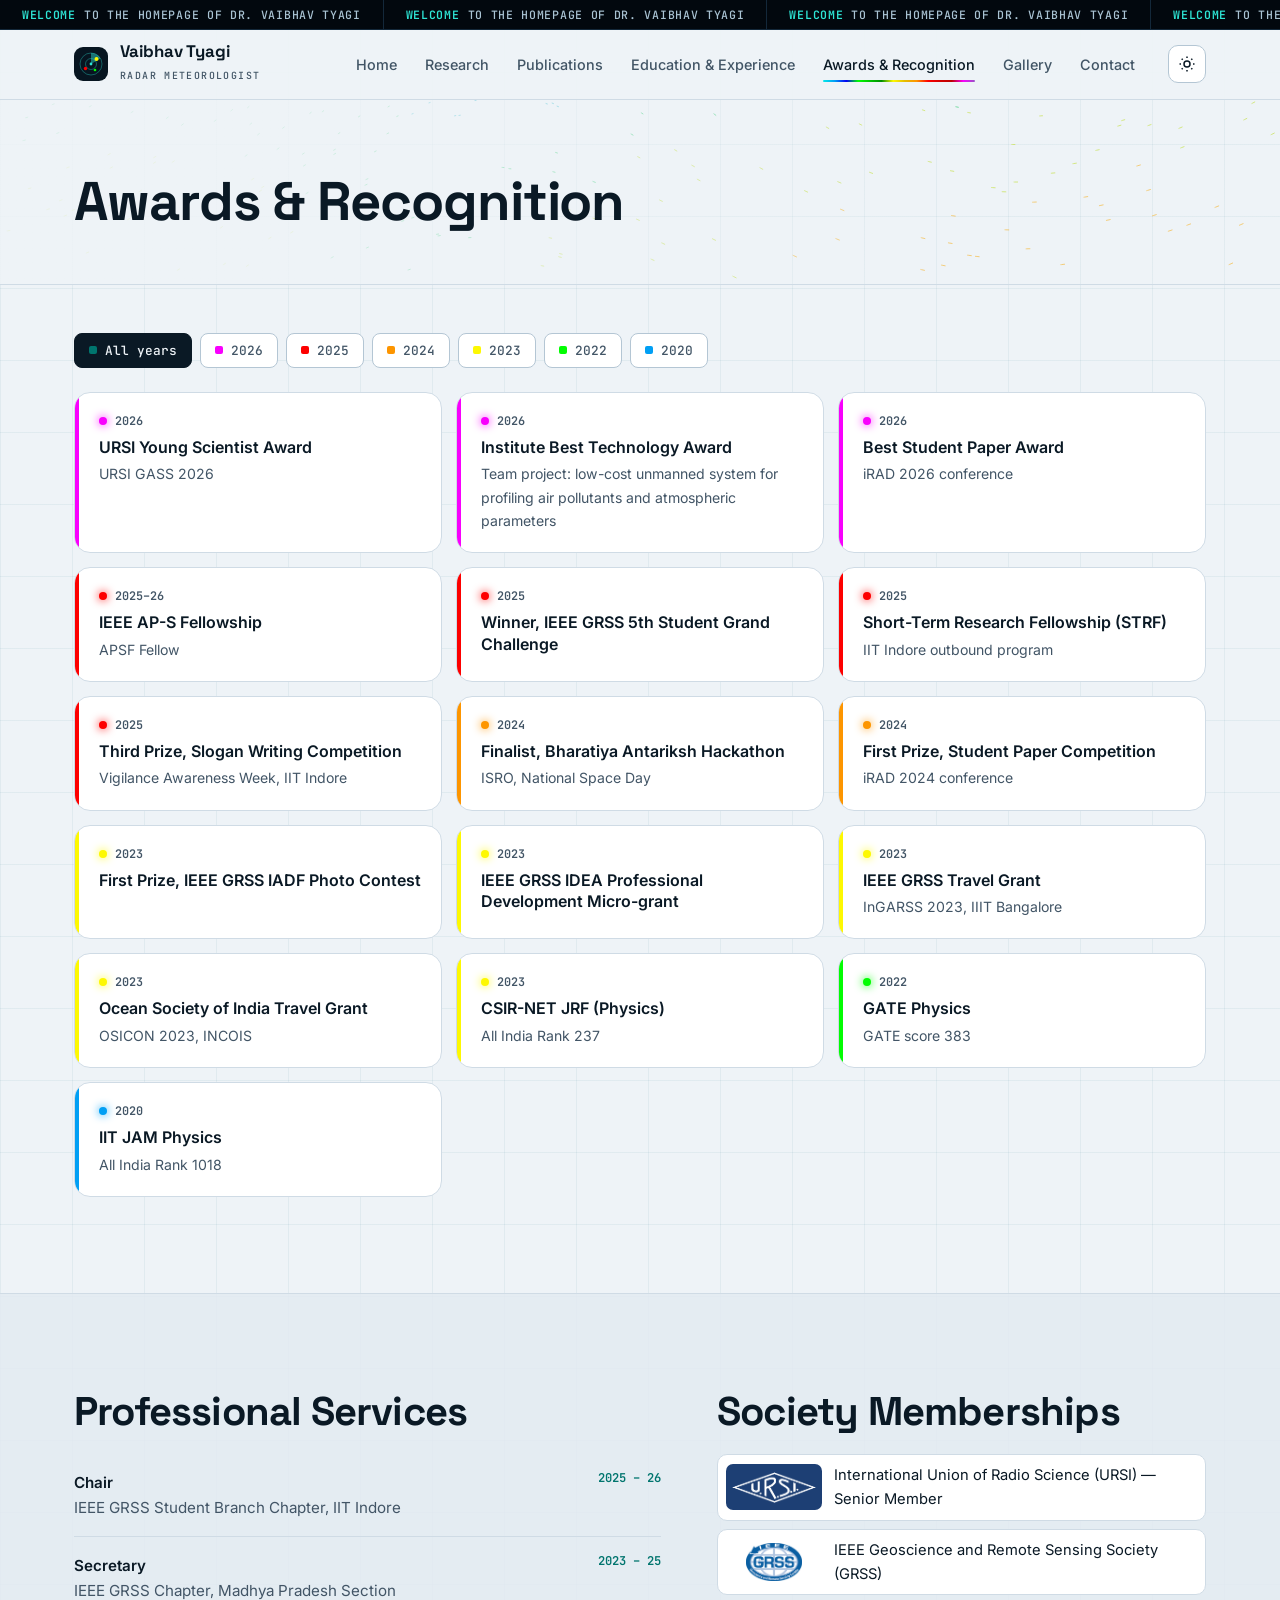
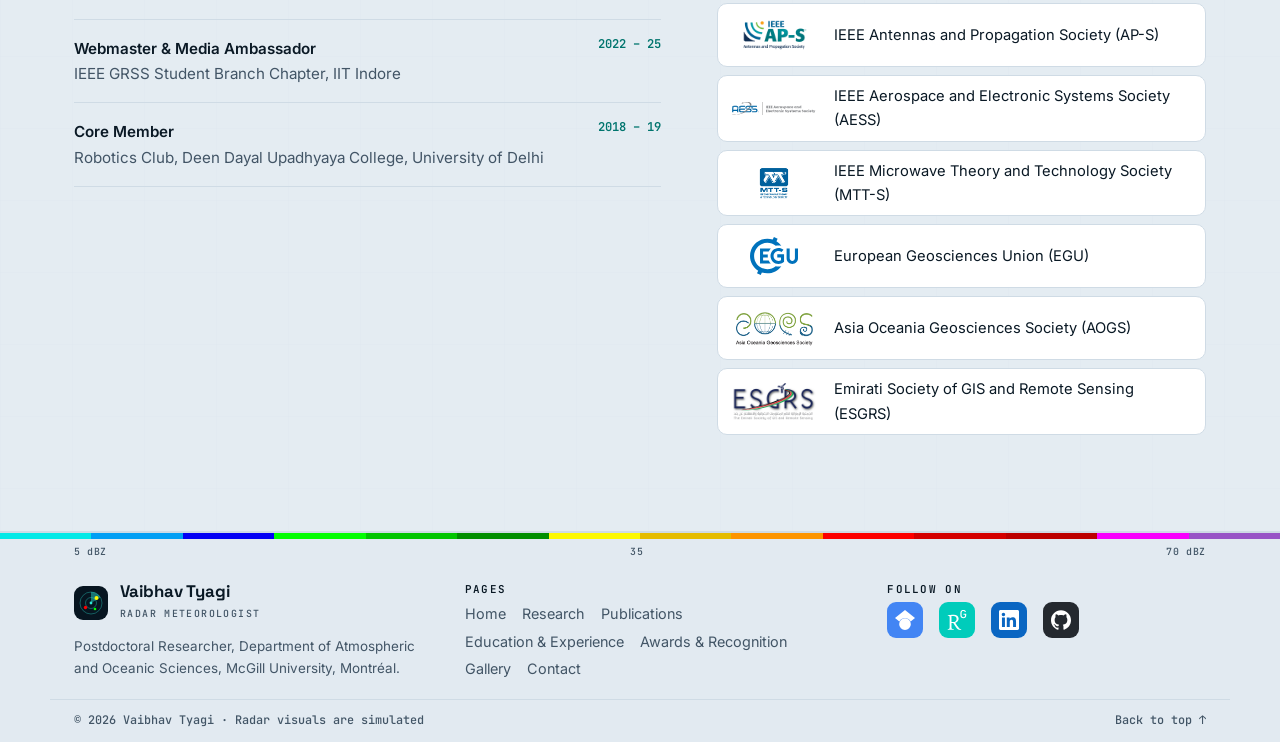
==== commit b19f5438: "Add files via upload" ====
--- a/awards.html
+++ b/awards.html
@@ -1,8 +1,8 @@
 <!doctype html>
-<html lang="en" data-theme="dark">
+<html lang="en" data-theme="light">
 <head>
   <meta charset="utf-8">
-  <meta name="viewport" content="width=device-width, initial-scale=1">
+  <meta name="viewport" content="width=1280">
   <title>Awards &amp; Recognition — Dr. Vaibhav Tyagi</title>
   <meta name="description" content="Awards, fellowships, leadership roles and professional memberships of Vaibhav Tyagi.">
   <link rel="icon" href="data:image/svg+xml,<svg xmlns='http://www.w3.org/2000/svg' viewBox='0 0 34 34'><rect width='34' height='34' rx='9' fill='%23071520'/><circle cx='17' cy='17' r='11' fill='none' stroke='%232ee6d6' stroke-opacity='.5'/><path d='M17 17 L17 6 A11 11 0 0 1 26.5 11.5 Z' fill='%232ee6d6' fill-opacity='.6'/><circle cx='22.5' cy='12' r='2' fill='%23fdf802'/><circle cx='11.5' cy='21.5' r='1.7' fill='%23fd0000'/></svg>">
@@ -10,7 +10,7 @@
   <link rel="preconnect" href="https://fonts.gstatic.com" crossorigin>
   <link href="https://fonts.googleapis.com/css2?family=Inter:wght@400;500;600&family=JetBrains+Mono:wght@500;600&family=Space+Grotesk:wght@500;600;700&display=swap" rel="stylesheet">
   <link rel="stylesheet" href="styles.css">
-  <script>try { document.documentElement.dataset.theme = localStorage.getItem('vt-theme') || 'dark'; } catch (e) {}</script>
+  <script>try { document.documentElement.dataset.theme = localStorage.getItem('vt-theme-v2') || 'light'; } catch (e) {}</script>
 </head>
 <body data-page="awards">
   <header id="site-header"></header>
